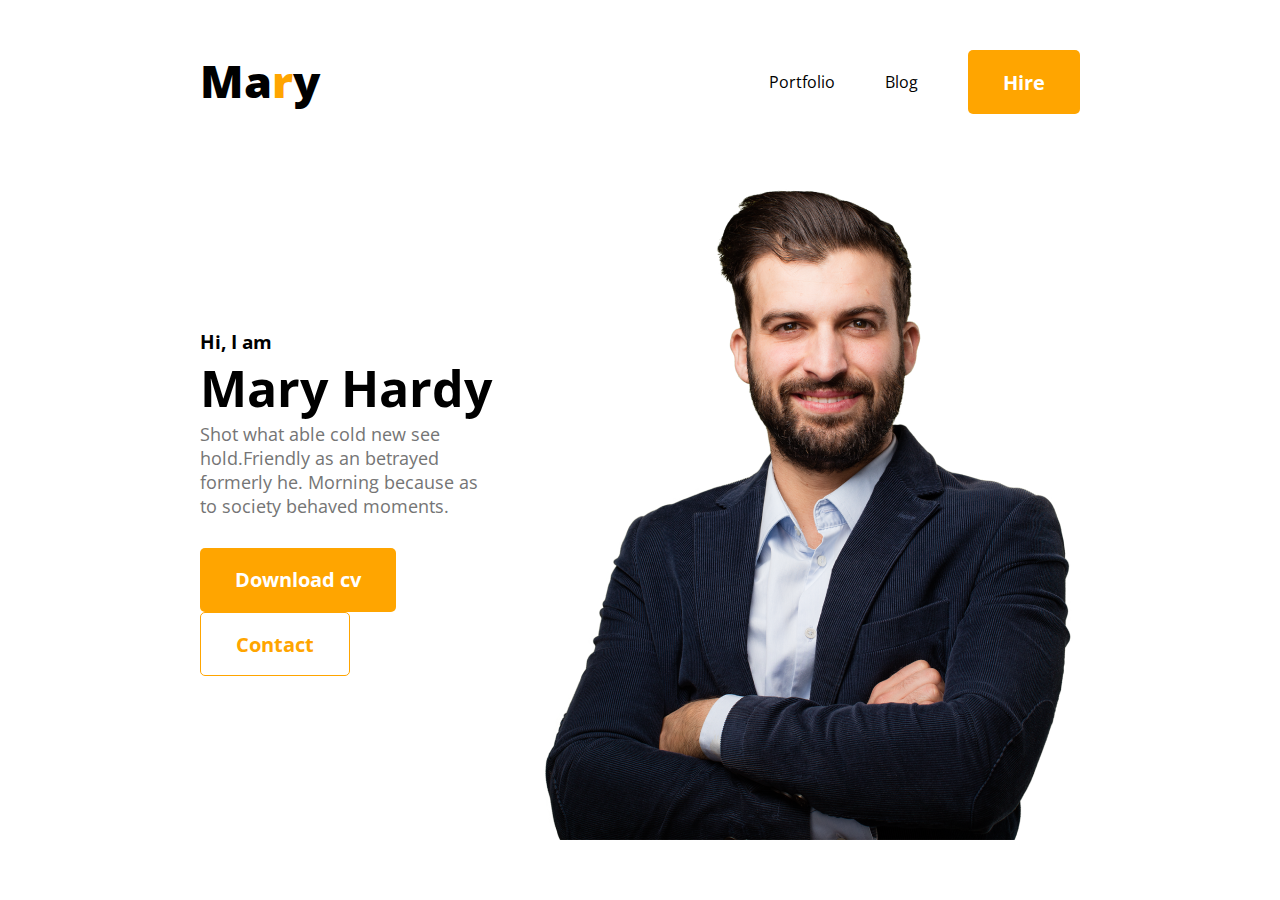
==== idnex.html @ f0243da7 "new" ====
<!DOCTYPE html>
<html lang="en">
<head>
    <meta charset="UTF-8">
    <meta http-equiv="X-UA-Compatible" content="IE=edge">
    <meta name="viewport" content="width=device-width, initial-scale=1.0">
    <title>Developer-portfolio</title>
    <link rel="stylesheet" href="styles/portfolio.css">
    <link rel="preconnect" href="https://fonts.googleapis.com"><link rel="preconnect" href="https://fonts.gstatic.com" crossorigin><link href="https://fonts.googleapis.com/css2?family=Open+Sans&family=Poppins:wght@300&display=swap" rel="stylesheet">
</head>
<body>
    <header>
        <nav>
            <h2 class="nav-title">Ma<span class="text-primary">r</span>y</h2>
            <ul>
                <li>Portfolio</li>
                <li>Blog</li>
                <li><button class="btn-primary">Hire</button></li>
            </ul>
        </nav>
        <!-- header banner -->
        <div class="banner">
            <div>
                <h3 class="banner-subtitile">Hi, I am </h3>
                <h1 class="banner-title">Mary Hardy</h1>
                <p class="banner-description">Shot what able cold new see hold.Friendly as an betrayed formerly he. Morning because as to society behaved moments.</p>
                <button class="btn-primary">Download cv</button>
                <button class="btn-secondary">Contact</button>
            </div>
            <img src="images/hardy.png" alt="">
        </div>
    </header>
</body>
</html>
---- styles/portfolio.css ----
*{
    margin: 0;
    font-family: 'Open Sans', sans-serif;
}
.text-primary{
    color: orange;
}
.btn-primary{
    color: white;
    font-weight: 700;
    font-size: 20px;
    border: 0;
    padding: 18px 35px;
    height: 64px;
    border-radius: 5px;
    background-color: orange;
    width: ;

}
/* header and navigation style */
nav{
    display: flex;
    justify-content: space-between;
    margin: 50px 200px;
}
.nav-title{
    font-weight: 800;
    font-size: 45px;
}
nav ul{
    display: flex;
    align-items: center;
}
nav li{
    list-style: none;
    margin-left: 50px;

}
/* banner style */
.banner{
    margin: 0px 200px;
    display: flex;
    align-items: center;

}
.banner-title{
    font-weight: 700;
    font-size: 50px;
}
.banner-subtitle{
    font-weight: 600;
    font-size: 45px;
    margin-bottom: 20px;
}
.banner-description{
    color: #757575;
    font-size: 18px;
    margin-bottom: 30px;
}
.btn-secondary{
    background: none;
    color: orange;
    font-weight: 700;
    font-size: 20px;
    border: 1px solid orange;
    padding: 18px 35px;
    height: 64px;
    border-radius: 5px;
}
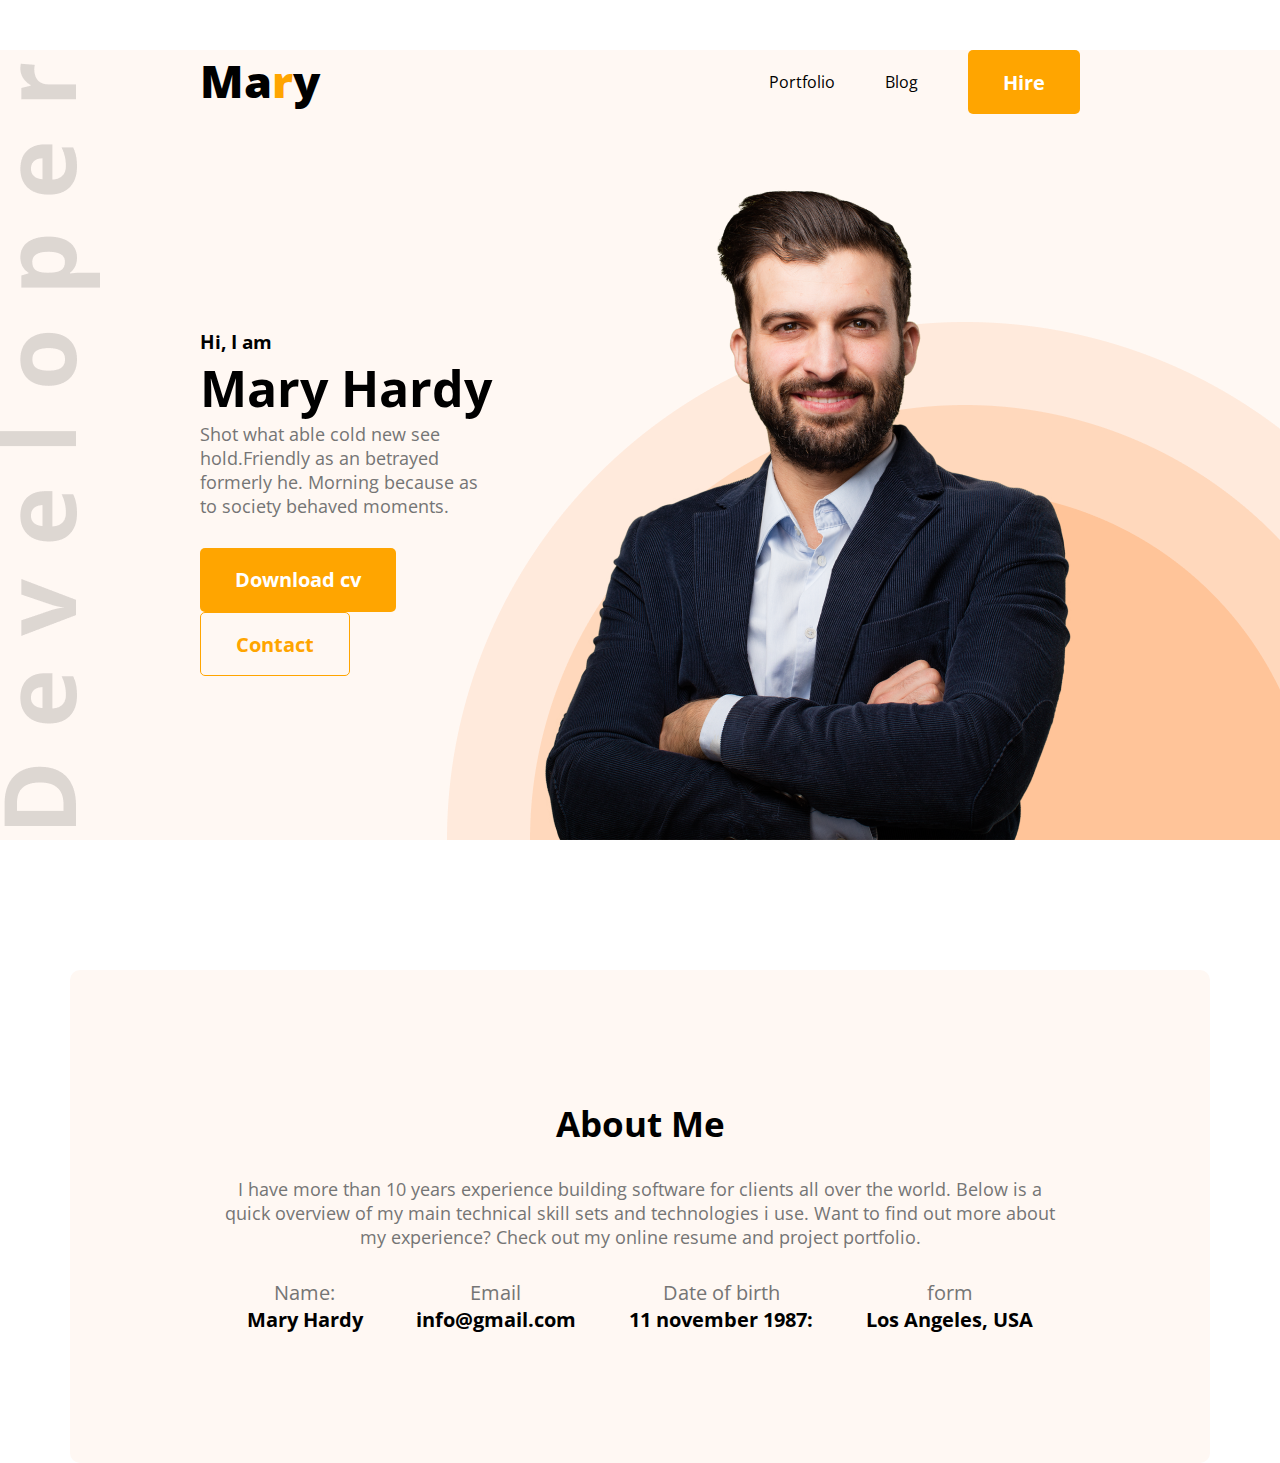
==== commit 9b331354: "gitaaded" ====
--- a/idnex.html
+++ b/idnex.html
@@ -9,7 +9,7 @@
     <link rel="preconnect" href="https://fonts.googleapis.com"><link rel="preconnect" href="https://fonts.gstatic.com" crossorigin><link href="https://fonts.googleapis.com/css2?family=Open+Sans&family=Poppins:wght@300&display=swap" rel="stylesheet">
 </head>
 <body>
-    <header>
+    <header class="header">
         <nav>
             <h2 class="nav-title">Ma<span class="text-primary">r</span>y</h2>
             <ul>
@@ -30,5 +30,29 @@
             <img src="images/hardy.png" alt="">
         </div>
     </header>
+    <main>
+        <section class="about">
+            <h3 class="section-title">About Me</h3>
+            <p class="section-description">I have more than 10 years experience building software for clients all over the world. Below is a quick overview of my main technical skill sets and technologies i use. Want to find out more about my experience? Check out my online resume and project portfolio.</p>
+            <div class="about-info-container">
+                <div class="about-info">
+                    <p class="info-title">Name:</p>
+                    <P class="info-description">Mary Hardy</P>
+                </div>
+                <div class="about-info">
+                    <p class="info-title">Email</p>
+                    <P class="info-description">info@gmail.com</P>
+                </div>
+                <div class="about-info">
+                    <p class="info-title">Date of birth</p>
+                    <P class="info-description">11 november 1987:</P>
+                </div>
+                <div class="about-info">
+                    <p class="info-title">form</p>
+                    <P class="info-description">Los Angeles, USA</P>
+                </div>
+            </div>
+        </section>
+    </main>
 </body>
 </html>--- a/styles/portfolio.css
+++ b/styles/portfolio.css
@@ -16,6 +16,12 @@
     background-color: orange;
     width: ;
 
+}
+.header{
+    background: #fff8f3;
+    background-image: url('../images/header_bg.png'),url(../images/developer.png);
+    background-repeat: no-repeat;
+    background-position: bottom right, left;
 }
 /* header and navigation style */
 nav{
@@ -67,4 +73,40 @@
     height: 64px;
     border-radius: 5px;
 }
+/* main section */
+main{
+    max-width: 1140px;
+    margin: 0 auto;
+}
+/* about section style */
+.about{
+    margin-top: 130px;
+    background: #FFF8F3;
+    border-radius: 10px;
+    padding: 130px 150px;
+    text-align: center;
+}
+.section-title{
+    font-weight: 700;
+    font-size: 35px;
+    margin-bottom: 30px;
+}
+.section-description{
+    color: #757575;
+    font-size: 18px;
+    margin-bottom: 30px;
+}
+.about-info-container{
+    display: flex;
+    justify-content: space-around;
 
+}
+.about .info-title{
+    font-size: 20px;
+    color: #757575;
+}
+.info-description{
+    font-weight: 700;
+    font-size: 20px;
+
+}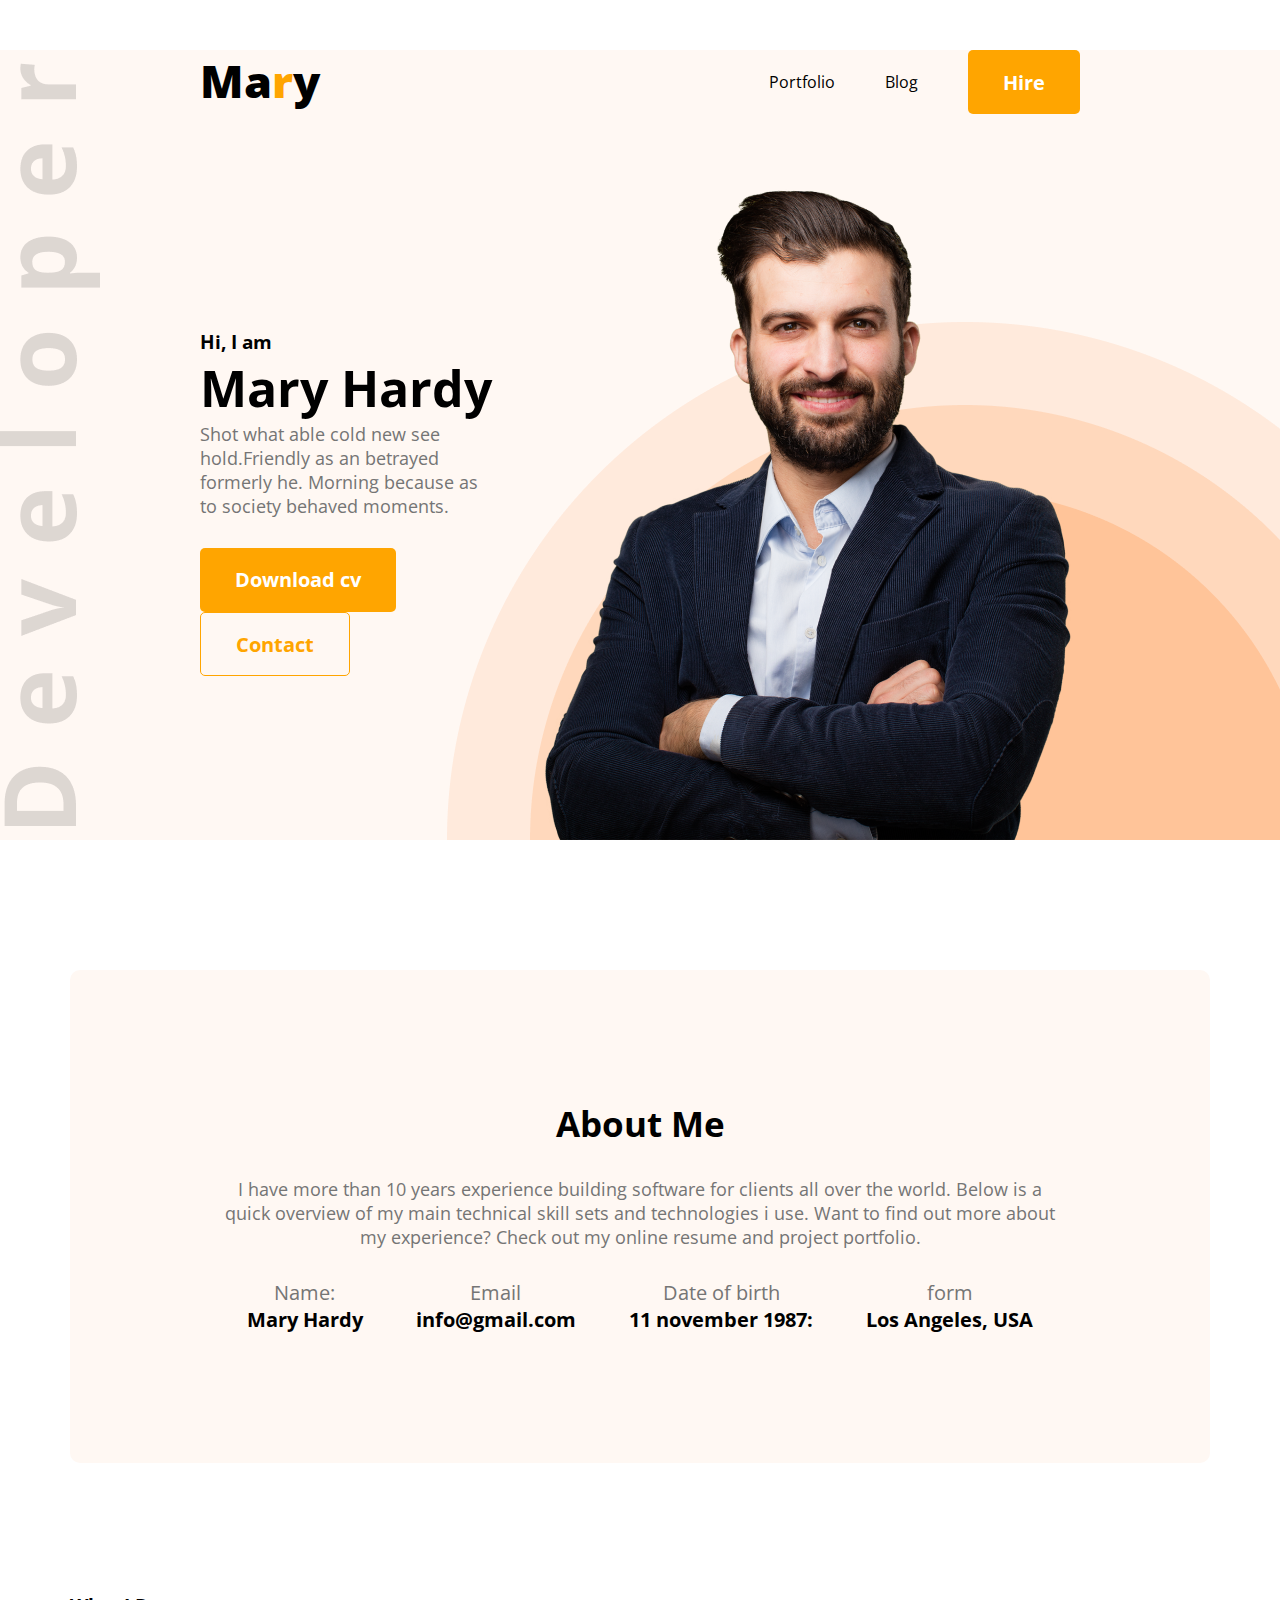
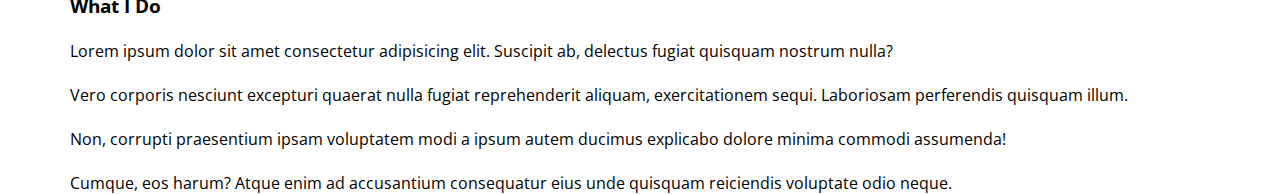
==== commit 10f87ea5: "added" ====
--- a/idnex.html
+++ b/idnex.html
@@ -53,6 +53,32 @@
                 </div>
             </div>
         </section>
+        <!-- what i do section -->
+        <section>
+            <h3 class="what-i-do">What I Do</h3>
+            <div class="skills-container">
+                <div class="skill">
+                    <img src="" alt="">
+                    <p class="skill-title"></p>
+                    <p class="skill-secription">Lorem ipsum dolor sit amet consectetur adipisicing elit. Suscipit ab, delectus fugiat quisquam nostrum nulla?</p>
+                </div>
+                <div class="skill">
+                    <img src="" alt="">
+                    <p class="skill-title"></p>
+                    <p class="skill-secription">Vero corporis nesciunt excepturi quaerat nulla fugiat reprehenderit aliquam, exercitationem sequi. Laboriosam perferendis quisquam illum.</p>
+                </div>
+                <div class="skill">
+                    <img src="" alt="">
+                    <p class="skill-title"></p>
+                    <p class="skill-secription">Non, corrupti praesentium ipsam voluptatem modi a ipsum autem ducimus explicabo dolore minima commodi assumenda!</p>
+                </div>
+                <div class="skill">
+                    <img src="" alt="">
+                    <p class="skill-title"></p>
+                    <p class="skill-secription">Cumque, eos harum? Atque enim ad accusantium consequatur eius unde quisquam reiciendis voluptate odio neque.</p>
+                </div>
+            </div>
+        </section>
     </main>
 </body>
 </html>--- a/styles/portfolio.css
+++ b/styles/portfolio.css
@@ -108,5 +108,8 @@
 .info-description{
     font-weight: 700;
     font-size: 20px;
-
+}
+/* section waht i do */
+.what-i-do{
+    margin-top: 130px;
 }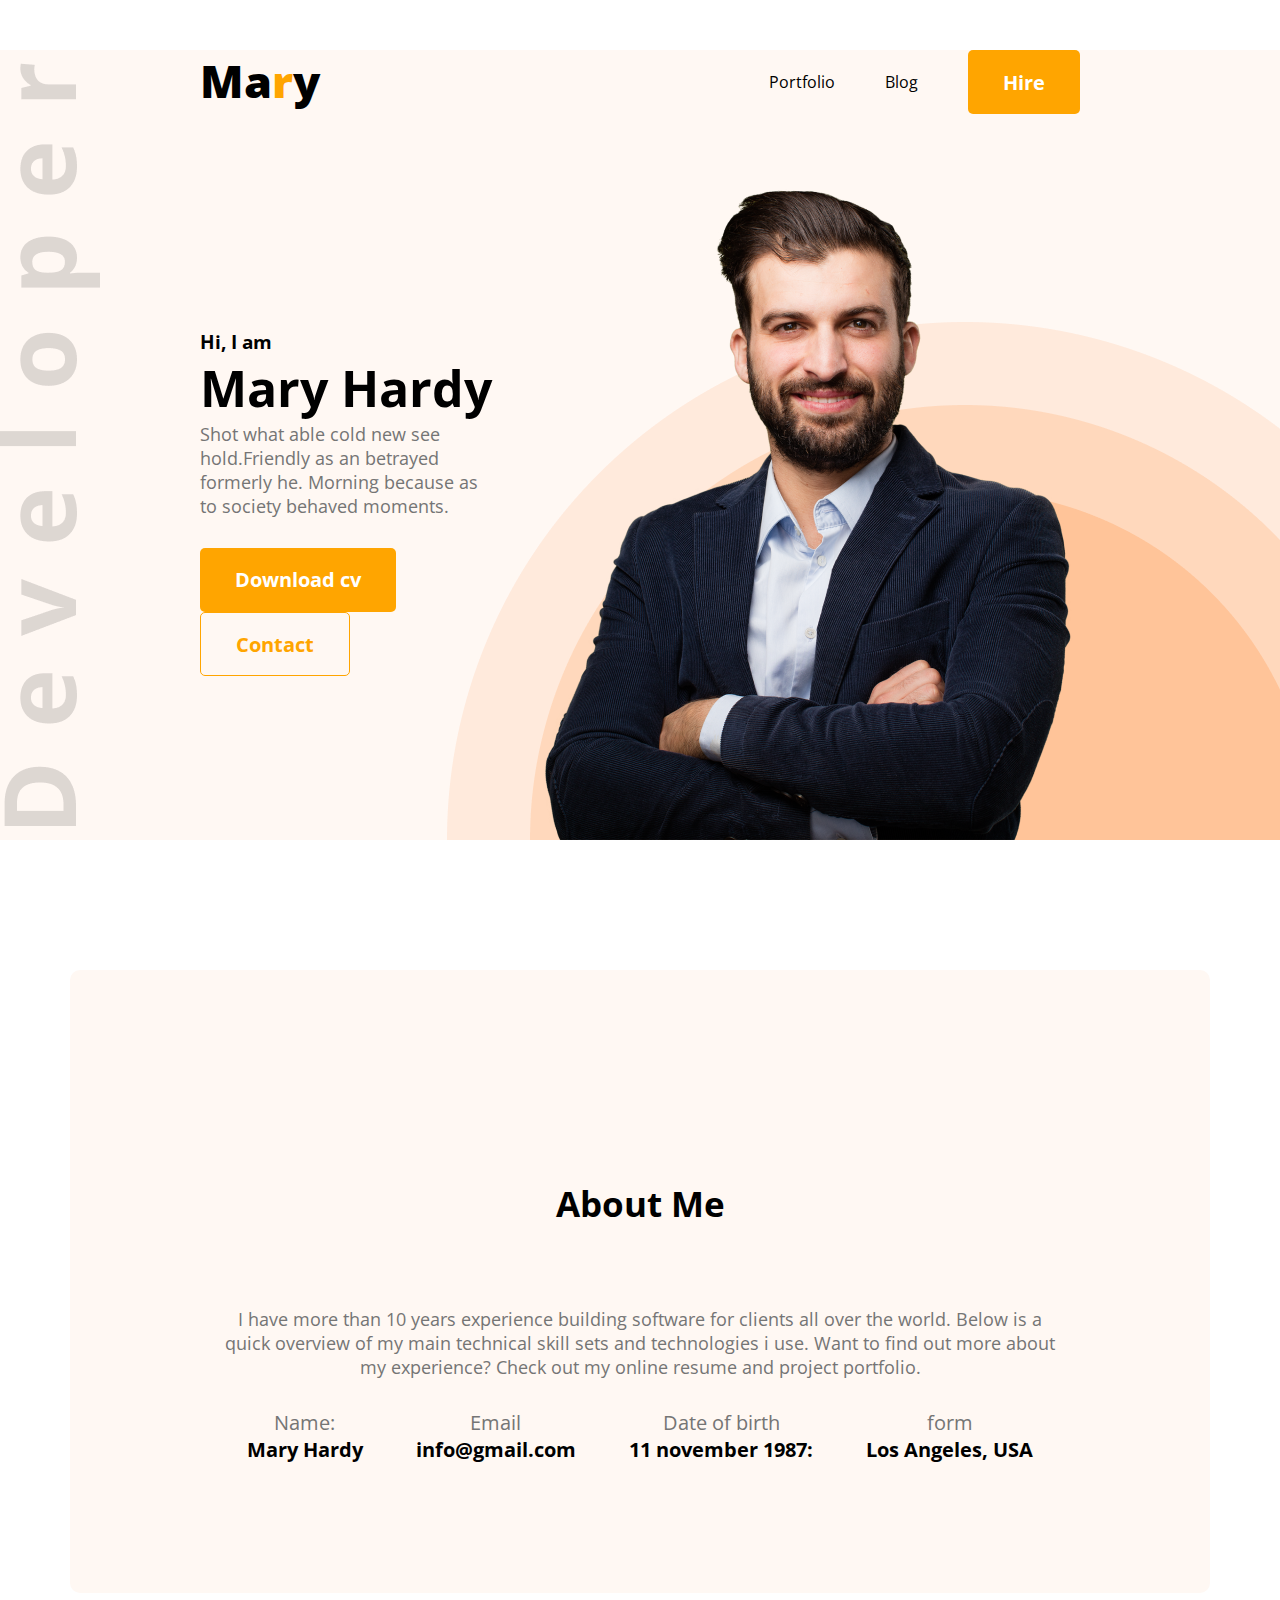
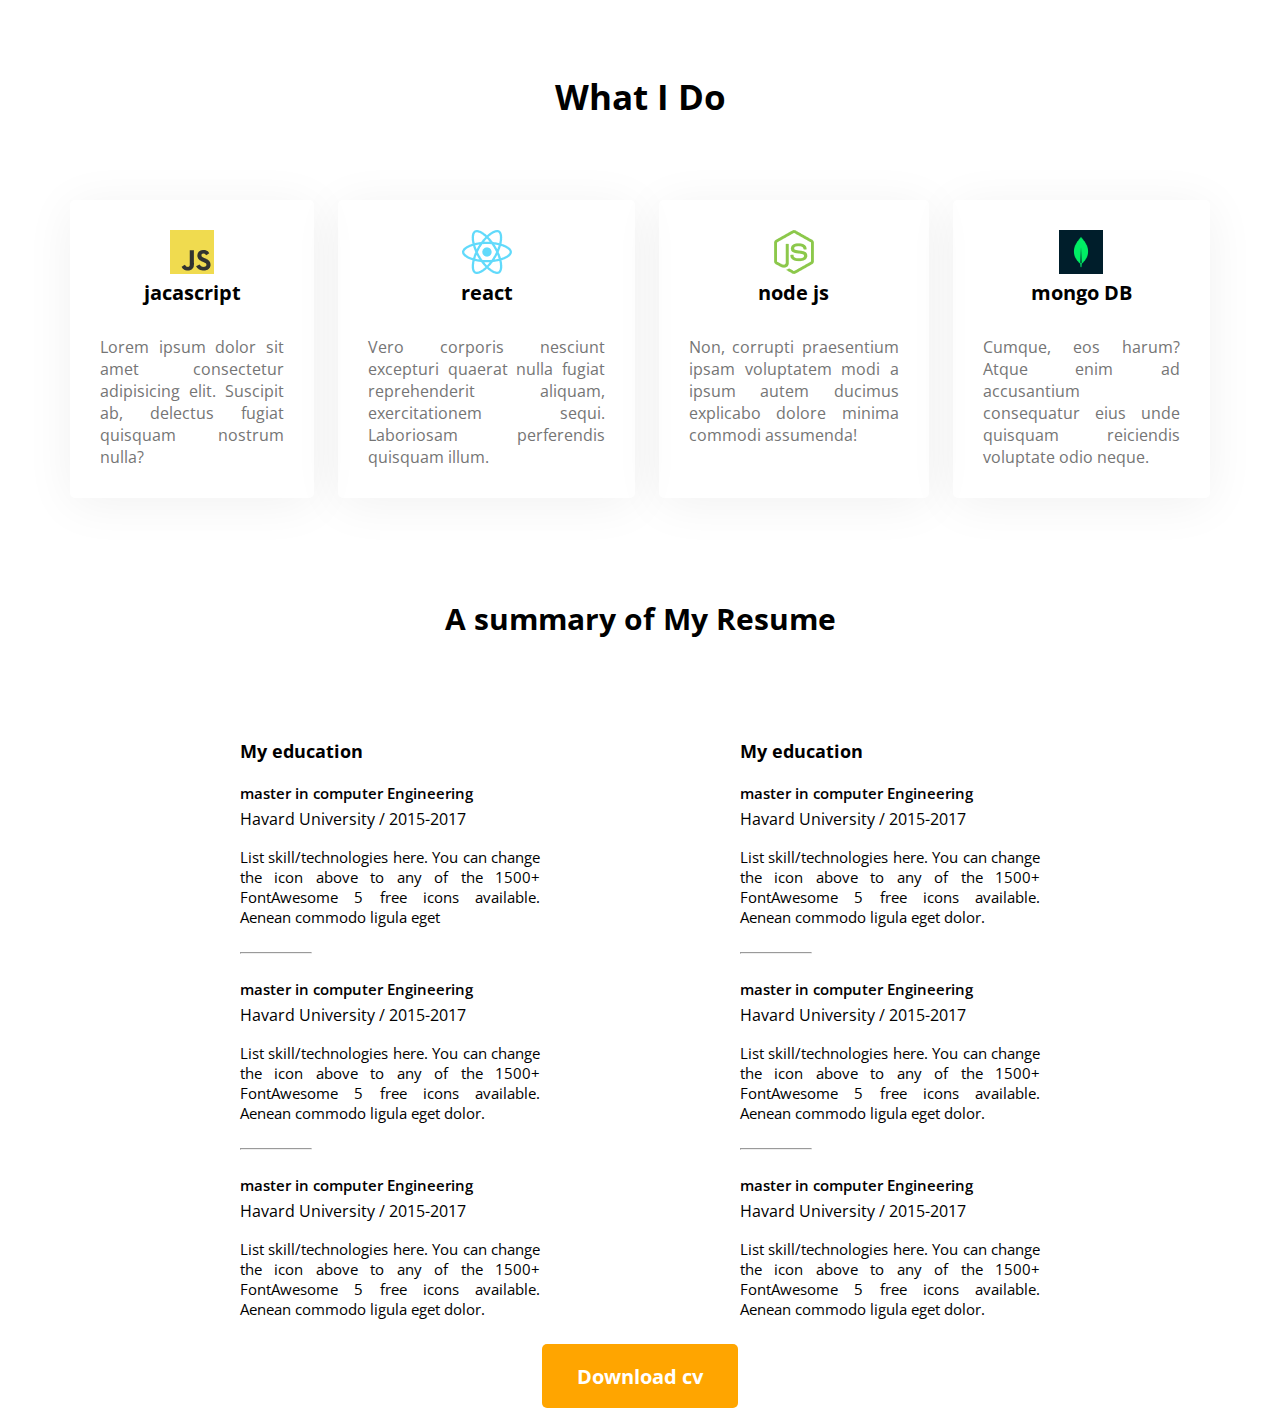
==== commit 7c4df43d: "sayem" ====
--- a/idnex.html
+++ b/idnex.html
@@ -55,28 +55,83 @@
         </section>
         <!-- what i do section -->
         <section>
-            <h3 class="what-i-do">What I Do</h3>
+            <h3 class="section-title">What I Do</h3>
             <div class="skills-container">
                 <div class="skill">
-                    <img src="" alt="">
-                    <p class="skill-title"></p>
-                    <p class="skill-secription">Lorem ipsum dolor sit amet consectetur adipisicing elit. Suscipit ab, delectus fugiat quisquam nostrum nulla?</p>
+                    <img src="images/icons/js.png" alt="">
+                    <p class="skill-title">jacascript</p>
+                    <p class="skill-description">Lorem ipsum dolor sit amet consectetur adipisicing elit. Suscipit ab, delectus fugiat quisquam nostrum nulla?</p>
                 </div>
                 <div class="skill">
-                    <img src="" alt="">
-                    <p class="skill-title"></p>
-                    <p class="skill-secription">Vero corporis nesciunt excepturi quaerat nulla fugiat reprehenderit aliquam, exercitationem sequi. Laboriosam perferendis quisquam illum.</p>
+                    <img src="images/icons/react.png" alt="">
+                    <p class="skill-title">react</p>
+                    <p class="skill-description">Vero corporis nesciunt excepturi quaerat nulla fugiat reprehenderit aliquam, exercitationem sequi. Laboriosam perferendis quisquam illum.</p>
                 </div>
                 <div class="skill">
-                    <img src="" alt="">
-                    <p class="skill-title"></p>
-                    <p class="skill-secription">Non, corrupti praesentium ipsam voluptatem modi a ipsum autem ducimus explicabo dolore minima commodi assumenda!</p>
+                    <img src="images/icons/nodejs.png" alt="">
+                    <p class="skill-title">node js</p>
+                    <p class="skill-description">Non, corrupti praesentium ipsam voluptatem modi a ipsum autem ducimus explicabo dolore minima commodi assumenda!</p>
                 </div>
                 <div class="skill">
-                    <img src="" alt="">
-                    <p class="skill-title"></p>
-                    <p class="skill-secription">Cumque, eos harum? Atque enim ad accusantium consequatur eius unde quisquam reiciendis voluptate odio neque.</p>
+                    <img src="images/icons/mongo.png" alt="">
+                    <p class="skill-title">mongo DB</p>
+                    <p class="skill-description">Cumque, eos harum? Atque enim ad accusantium consequatur eius unde quisquam reiciendis voluptate odio neque.</p>
                 </div>
+            </div>
+        </section>
+        <!-- this is resume section -->
+        <h3 class="resume-title">A summary of My Resume</h3>
+        <section class="last">
+            <div class="ex-main">
+                <div class="ex-section">
+                    <div class="resume-second-title">
+                        <p class="resume-ex-title">My education</p>
+                        <p class="resume-ex-title2">master in computer Engineering</p>
+                        <p class="resume-ex-title3">Havard University / 2015-2017</p>
+                        <p class="resume-paragraph">List skill/technologies here. You can change the icon above 
+                            to any of the 1500+ FontAwesome 5 free icons available. Aenean commodo ligula eget </p>
+                            <hr>
+                    </div>
+                    <div class="resume-second-title">        
+                        <p class="resume-ex-title2">master in computer Engineering</p>
+                        <p class="resume-ex-title3">Havard University / 2015-2017</p>
+                        <p class="resume-paragraph">List skill/technologies here. You can change the icon above 
+                            to any of the 1500+ FontAwesome 5 free icons available. Aenean commodo ligula eget dolor.</p>
+                            <hr>
+                    </div>
+                    <div class="resume-second-title">
+                        <p class="resume-ex-title2">master in computer Engineering</p>
+                        <p class="resume-ex-title3">Havard University / 2015-2017</p>
+                        <p class="resume-paragraph">List skill/technologies here. You can change the icon above 
+                            to any of the 1500+ FontAwesome 5 free icons available. Aenean commodo ligula eget dolor.</p>
+                    </div>
+                </div>
+                <div class="ex-section2">
+                    <div class="resume-second-title">
+                        <p class="resume-ex-title">My education</p>
+                        <p class="resume-ex-title2">master in computer Engineering</p>
+                        <p class="resume-ex-title3">Havard University / 2015-2017</p>
+                        <p class="resume-paragraph">List skill/technologies here. You can change the icon above 
+                            to any of the 1500+ FontAwesome 5 free icons available. Aenean commodo ligula eget dolor.</p>
+                            <hr>
+                    </div>
+                    <div class="resume-second-title">
+                        <p class="resume-ex-title2">master in computer Engineering</p>
+                        <p class="resume-ex-title3">Havard University / 2015-2017</p>
+                        <p class="resume-paragraph">List skill/technologies here. You can change the icon above 
+                            to any of the 1500+ FontAwesome 5 free icons available. Aenean commodo ligula eget dolor.</p>
+                            <hr>
+                    </div>
+                    <div class="resume-second-title">
+                        <p class="resume-ex-title2">master in computer Engineering</p>
+                        <p class="resume-ex-title3">Havard University / 2015-2017</p>
+                        <p class="resume-paragraph">List skill/technologies here. You can change the icon above 
+                            to any of the 1500+ FontAwesome 5 free icons available. Aenean commodo ligula eget dolor.</p>
+                    </div>
+                </div>
+            </div>
+            <div class="resume-tn">
+                <button type="submit">Download cv</button>
             </div>
         </section>
     </main>
--- a/styles/portfolio.css
+++ b/styles/portfolio.css
@@ -14,7 +14,7 @@
     height: 64px;
     border-radius: 5px;
     background-color: orange;
-    width: ;
+    
 
 }
 .header{
@@ -87,9 +87,11 @@
     text-align: center;
 }
 .section-title{
+    text-align: center;
     font-weight: 700;
     font-size: 35px;
-    margin-bottom: 30px;
+
+    margin: 80px 30px;
 }
 .section-description{
     color: #757575;
@@ -112,4 +114,92 @@
 /* section waht i do */
 .what-i-do{
     margin-top: 130px;
+}
+.skills-container{
+    display: flex;
+    gap: 24px;
+}
+.skill{
+    box-shadow: 0px 6px 50px rgba(0, 0, 0, 0.06);
+    border-radius: 5px;
+    padding: 30px;
+    text-align: center;
+}
+.skill-title{
+    font-weight: 700;
+    font-size: 20px;
+    margin-bottom: 30px;
+}
+.skill-description{
+    color: #757575;
+    text-align: justify
+}
+.skills-container .skill{
+    width: ;
+}
+section .what-i-do{
+    
+}
+.resume-title{
+    text-align: center;
+    margin-top: 100px;
+    font-size: 30px;
+}
+.ex-main{
+    display: flex;
+    justify-content: center;
+    margin-top: 100px;
+    gap: 200px;
+}
+
+.resume-paragraph{
+    text-align: justify;
+    font-size: 15px;
+    margin-bottom: 25px;
+
+}
+.resume-second-title{
+    width: 300px;
+    
+}
+.resume-ex-title{
+    margin-bottom: 20px;
+    font-weight: 700;
+    font-size: 18px;
+}
+.resume-ex-title2{
+    margin-bottom: 5px;
+    font-weight: 600;
+    font-size: 15px;
+}
+.resume-ex-title3{
+    margin-bottom: 17px;
+}
+
+
+hr{
+    margin-bottom: 25px;
+    width: 70px;
+}
+.resume-tn{
+    text-align: center;
+}
+.resume-tn button{
+    height: 35px;
+    color: white;
+    font-weight: 700;
+    font-size: 20px;
+    border: 0;
+    padding: 18px 35px;
+    height: 64px;
+    border-radius: 5px;
+    background-color: orange;
+    cursor: pointer;
+}
+.resume-tn button:hover{
+    background-color: red;
+}
+.resume-tn button:active{
+    height: 69px;
+    width: 200px;
 }